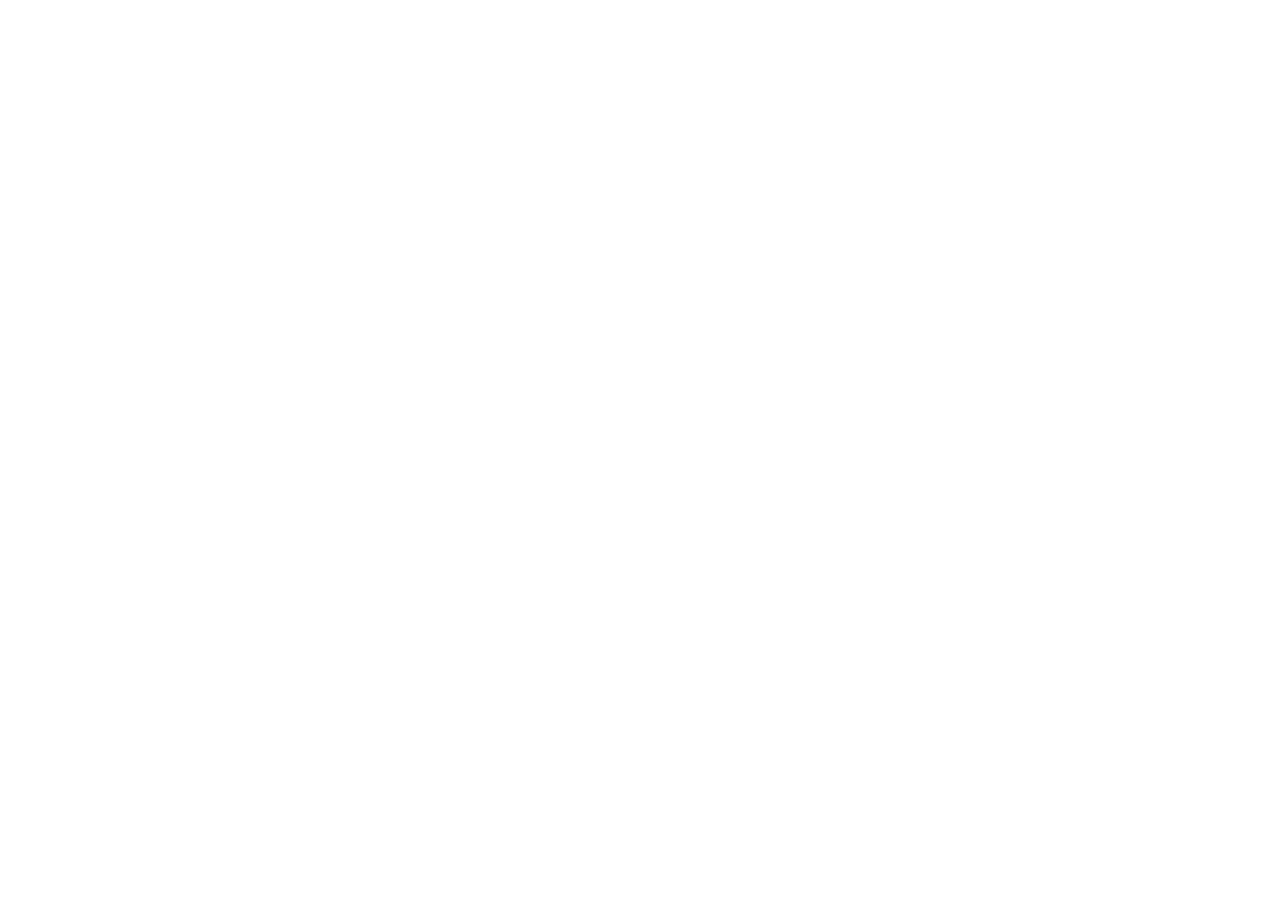
==== proyecto/index.html @ 65913c67 "proyecto" ====
<!DOCTYPE html>
<html lang="en">
<head>
    <meta charset="UTF-8">
    <meta http-equiv="X-UA-Compatible" content="IE=edge">
    <meta name="viewport" content="width=device-width, initial-scale=1.0">
    <title>Document</title>
    <link rel="stylesheet" href="./style.css">
</head>
<body>
    
</body>
</html>
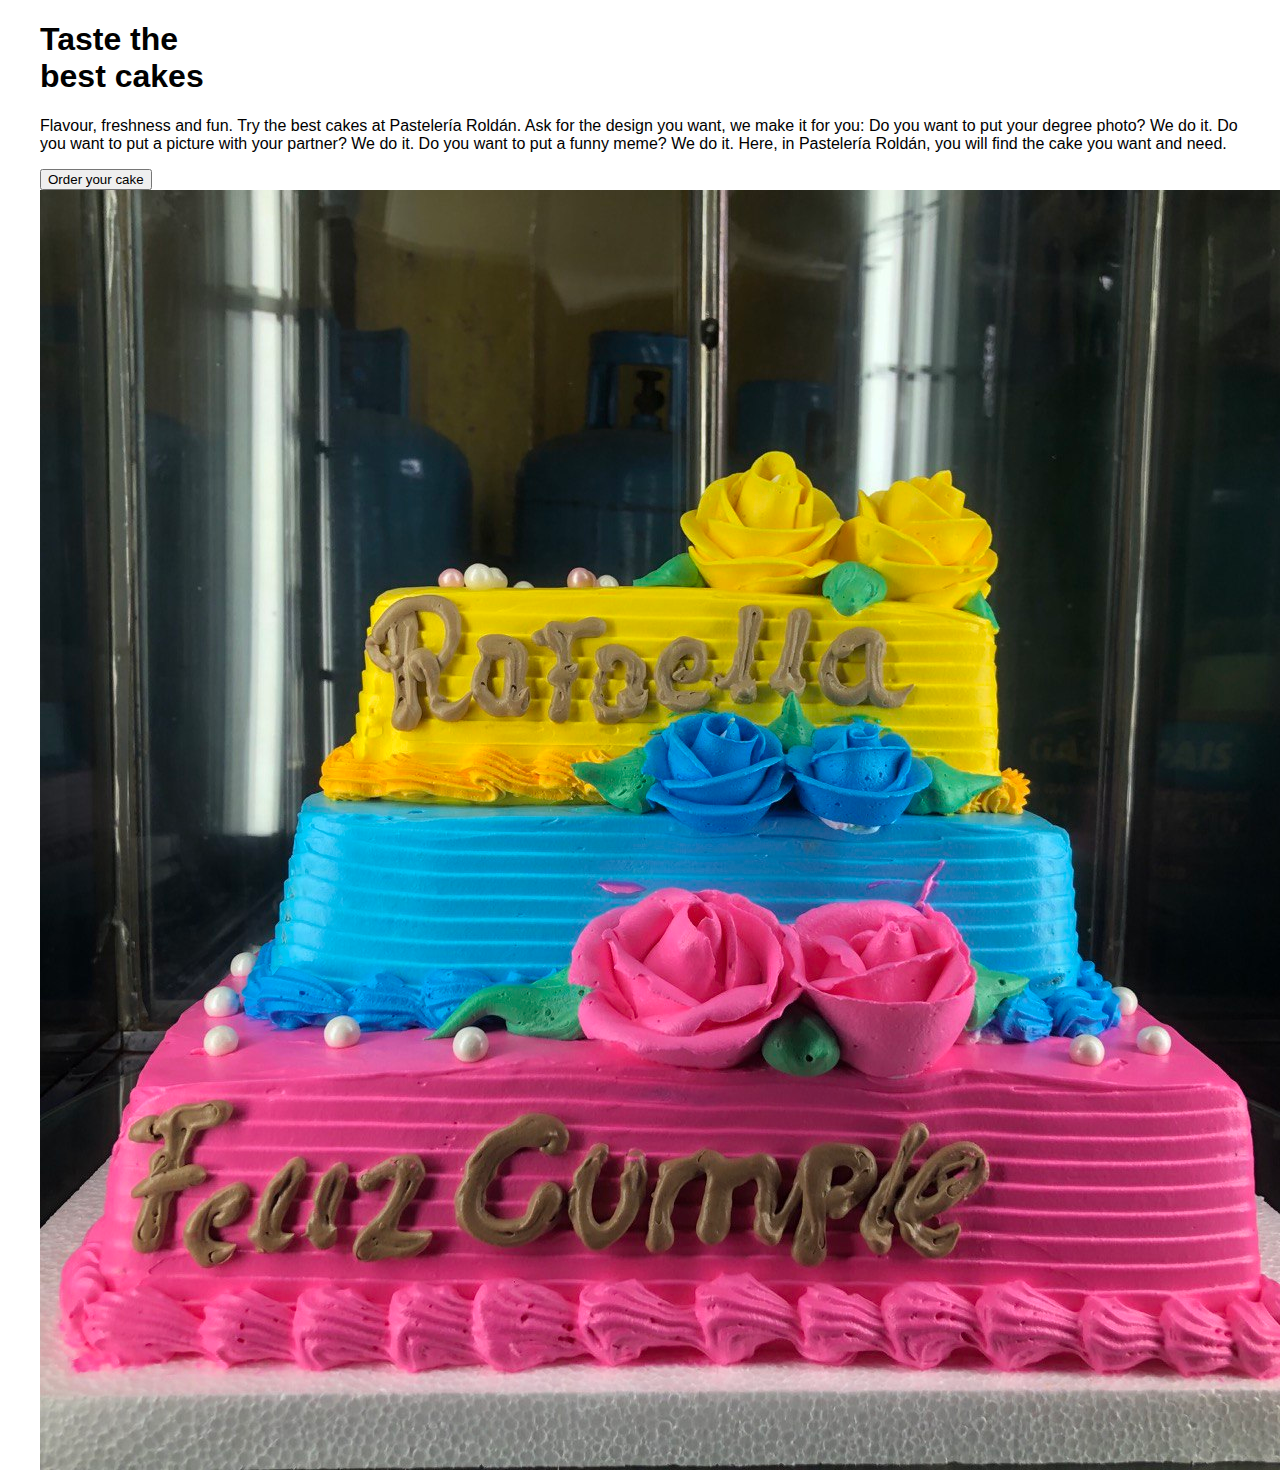
==== commit 21e96910: "texto plano" ====
--- a/proyecto/index.html
+++ b/proyecto/index.html
@@ -8,6 +8,15 @@
     <link rel="stylesheet" href="./style.css">
 </head>
 <body>
-    
+    <main>
+        <section class="hero">
+            <div>
+                <h1>Taste the <br> best cakes </h1>
+                <p>Flavour, freshness and fun. Try the best cakes at Pastelería Roldán. Ask for the design you want, we make it for you: Do you want to put your degree photo? We do it. Do you want to put a picture with your partner? We do it. Do you want to put a funny meme? We do it. Here, in Pastelería Roldán, you will find the cake you want and need. </p>
+                <button>Order your cake </button>
+            </div>
+            <img src="./img/ponque_principal.jpg" alt="Ponque de 15 años">
+        </section>
+    </main>
 </body>
 </html>--- a/proyecto/style.css
+++ b/proyecto/style.css
@@ -0,0 +1,7 @@
+* {
+    font-family: 'roboto', sans-serif;
+}
+main {
+    max-width: 1200px;
+    margin: 0 auto;
+}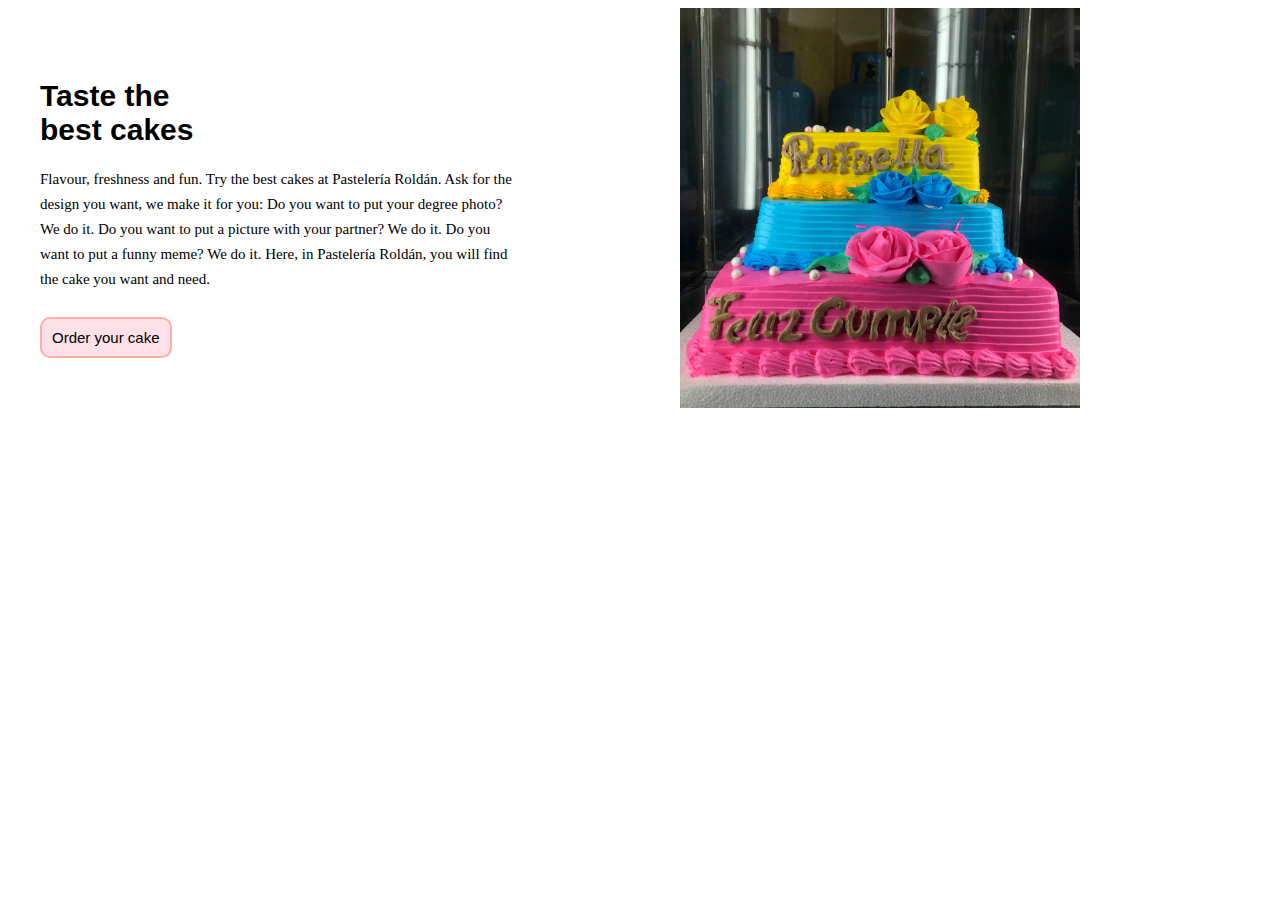
==== commit d67d100f: "primera sección terminada" ====
--- a/proyecto/index.html
+++ b/proyecto/index.html
@@ -10,12 +10,12 @@
 <body>
     <main>
         <section class="hero">
-            <div>
+            <div class="info">
                 <h1>Taste the <br> best cakes </h1>
                 <p>Flavour, freshness and fun. Try the best cakes at Pastelería Roldán. Ask for the design you want, we make it for you: Do you want to put your degree photo? We do it. Do you want to put a picture with your partner? We do it. Do you want to put a funny meme? We do it. Here, in Pastelería Roldán, you will find the cake you want and need. </p>
-                <button>Order your cake </button>
+                <button>Order your cake</button>
             </div>
-            <img src="./img/ponque_principal.jpg" alt="Ponque de 15 años">
+            <img class="hero-image" src="./img/ponque_principal.jpg" alt="Ponque de 15 años">
         </section>
     </main>
 </body>
--- a/proyecto/style.css
+++ b/proyecto/style.css
@@ -4,4 +4,34 @@
 main {
     max-width: 1200px;
     margin: 0 auto;
+}
+
+.hero {
+    display: grid;
+    grid-template-columns: 2fr 3fr;
+    grid-auto-rows: 400px;
+}
+.hero-image {
+    width: 100%;
+    height: 100%;
+    object-fit: contain;
+}
+.info {
+    align-self: center;
+}
+.info h1 {
+    font-size: 30px;
+}
+.info button {
+    border-radius: 10px;
+    padding: 10px;
+    border: 2px solid #FFAEA5;
+    background-color: #FEE1E8;
+    font-size: 15px;
+    margin-top: 10px;
+}
+.info p {
+    font-family: 'Times New Roman', Times, serif;
+    font-size: 15px;
+    line-height: 25px;
 }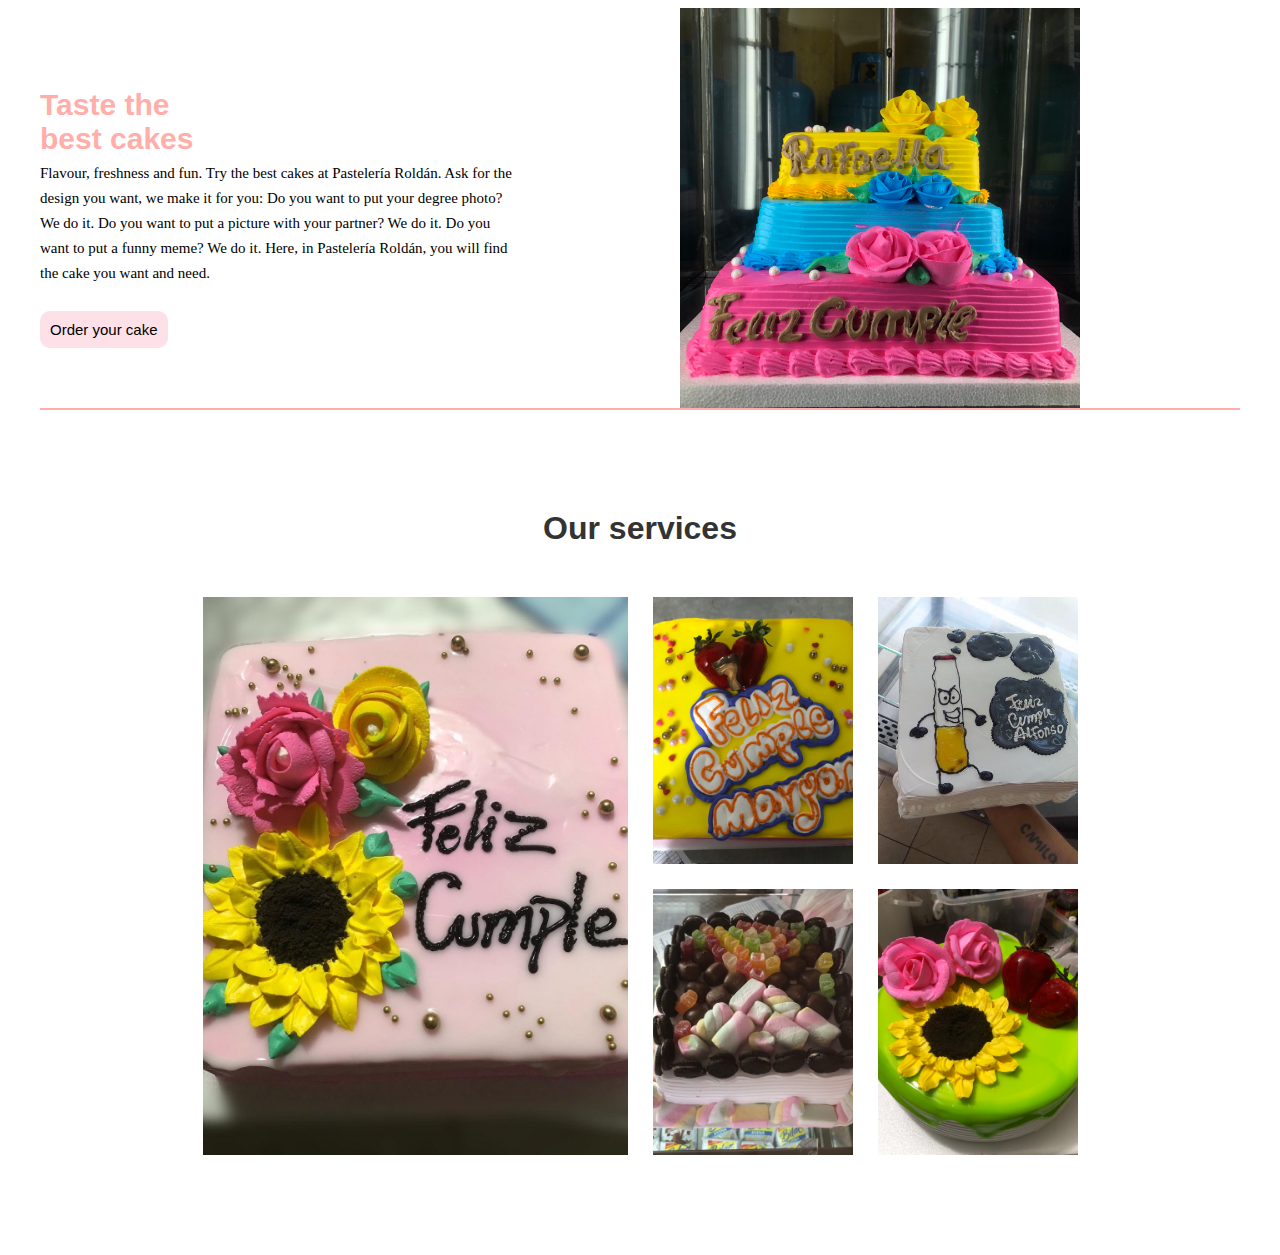
==== commit f83056f7: "grilla con area" ====
--- a/proyecto/index.html
+++ b/proyecto/index.html
@@ -17,6 +17,16 @@
             </div>
             <img class="hero-image" src="./img/ponque_principal.jpg" alt="Ponque de 15 años">
         </section>
+        <section class="dishes">
+            <h2 class="dishes-title">Our services</h2>
+            <div class="dishes-grid">
+                <img class="dishes-item dishes-item__big" src="./img/ponque_rosa.jpg" alt="Un ponque rosa con flores">
+                <img class="dishes-item" src="./img/ponque_amarillo.jpg" alt="Ponque amarillo">
+                <img class="dishes-item" src="./img/ponque_lapiz.jpg" alt="Ponque conun lapiz dibujado gracioso">
+                <img class="dishes-item" src="./img/ponque_masmelos.jpg" alt="Ponque masmelos">
+                <img class="dishes-item" src="./img/ponque_verde.jpg" alt="Ponque verde">
+            </div>
+        </section>
     </main>
 </body>
 </html>--- a/proyecto/style.css
+++ b/proyecto/style.css
@@ -5,11 +5,12 @@
     max-width: 1200px;
     margin: 0 auto;
 }
-
+/* primera sección*/ 
 .hero {
     display: grid;
     grid-template-columns: 2fr 3fr;
     grid-auto-rows: 400px;
+    border-bottom: 2px solid #FFAEA9;
 }
 .hero-image {
     width: 100%;
@@ -21,17 +22,47 @@
 }
 .info h1 {
     font-size: 30px;
+    font-weight: 800;
+    color: #FFAEA9;
 }
 .info button {
     border-radius: 10px;
     padding: 10px;
-    border: 2px solid #FFAEA5;
     background-color: #FEE1E8;
     font-size: 15px;
     margin-top: 10px;
+    border: none;
 }
 .info p {
     font-family: 'Times New Roman', Times, serif;
     font-size: 15px;
     line-height: 25px;
+    margin-top: -15px;
+}
+/* termina primera sección*/ 
+/* grilla con área */
+.dishes {
+    margin: 100px 0;
+}
+.dishes-title {
+    color: #333;
+    font-weight: bold;
+    text-align: center;
+    margin-bottom: 50px;
+    font-size: 2rem;
+}
+.dishes-grid {
+    display: grid;
+    grid-template-columns: repeat(4, minmax(150px, 200px));
+    grid-auto-rows: 1fr;
+    gap: 25px;
+    justify-content: center;
+}
+.dishes-item {
+    width: 100%;
+    height: 100%;
+    object-fit: cover;
+}
+.dishes-item__big {
+    grid-area: 1 / 1 / 3 / 3;
 }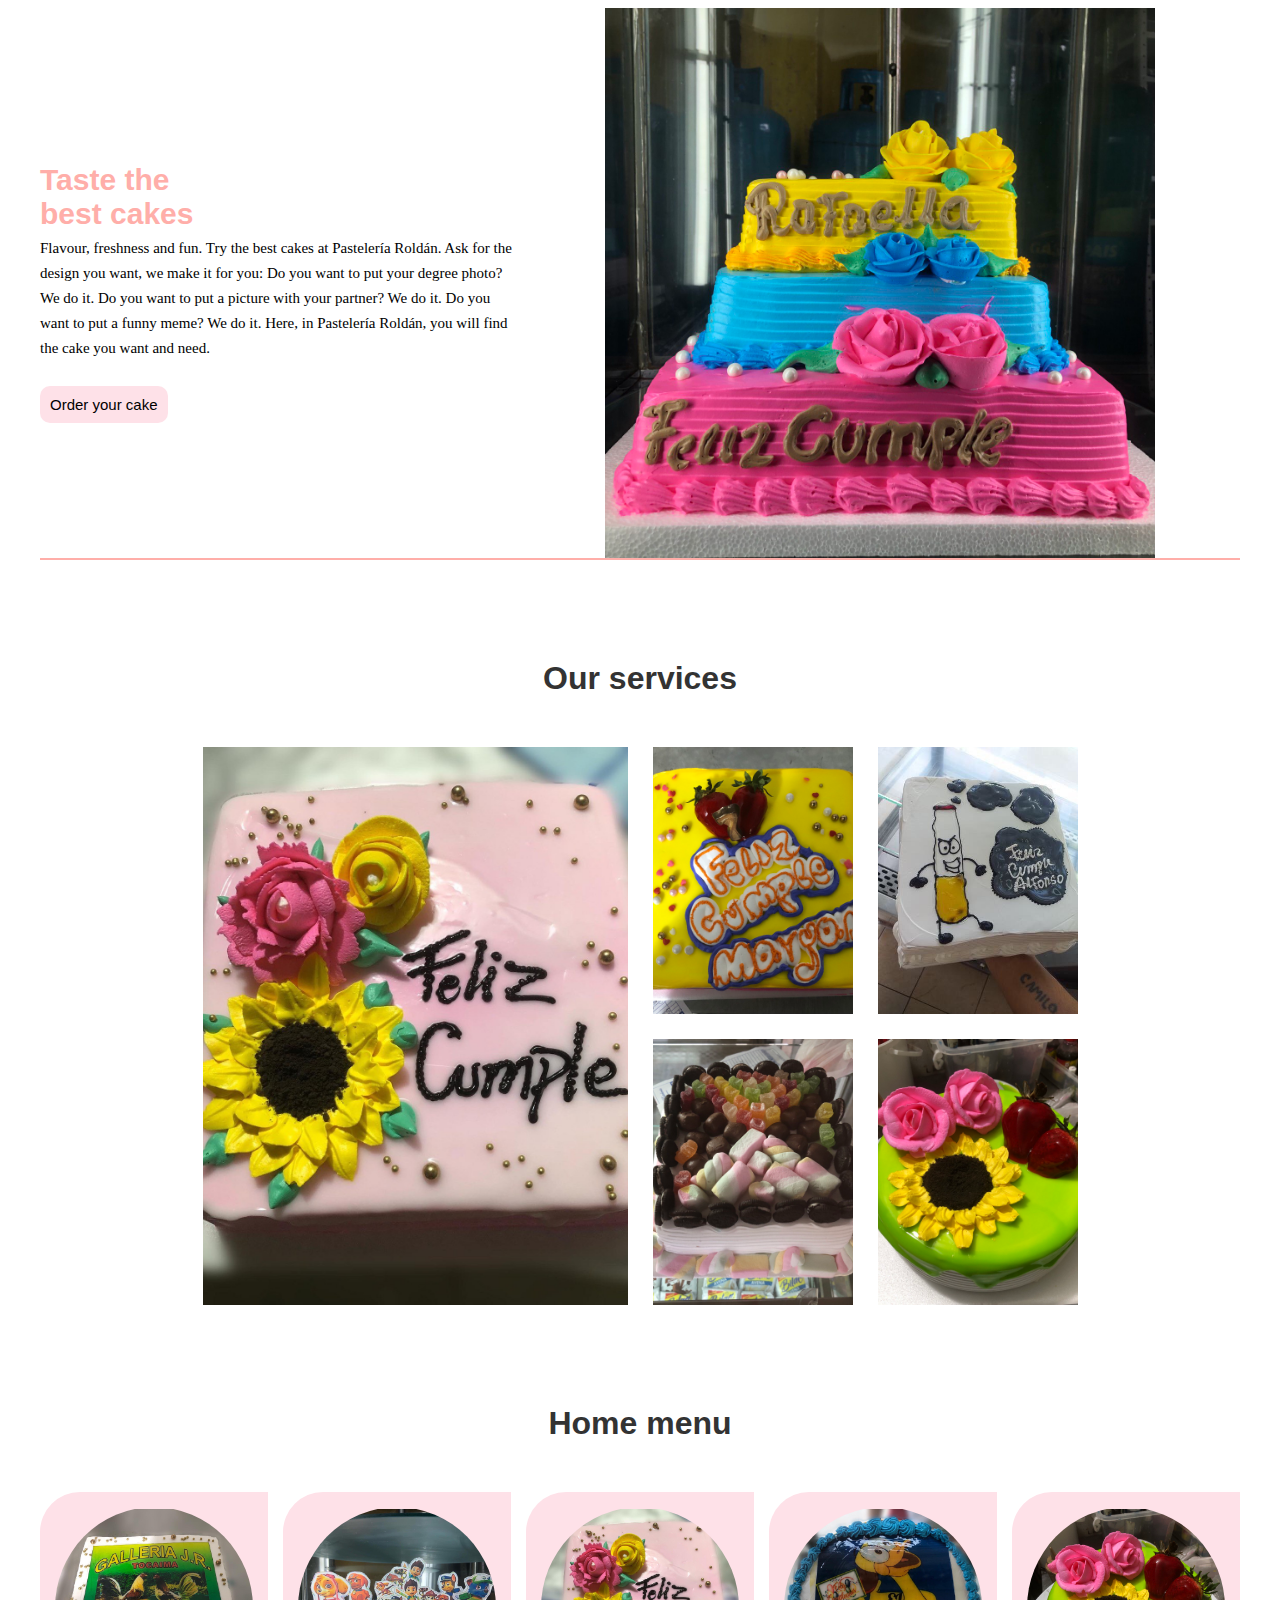
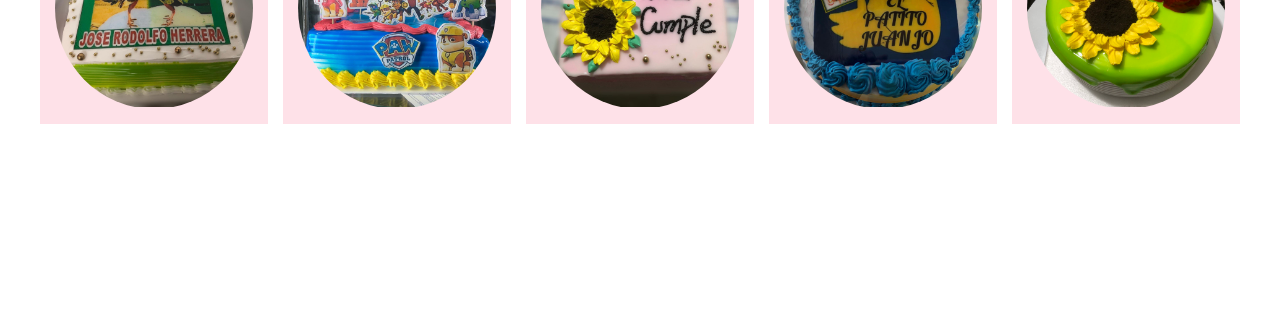
==== commit 8f862acf: "listado" ====
--- a/proyecto/index.html
+++ b/proyecto/index.html
@@ -27,6 +27,27 @@
                 <img class="dishes-item" src="./img/ponque_verde.jpg" alt="Ponque verde">
             </div>
         </section>
+
+        <section class="menu">
+            <h2 class="menu-title">Home menu</h2>
+            <div class="menu-grid">
+                <div class="menu-grid-item"> 
+                    <img src="./img/ponque_gallos.jpg" alt="ponque del menu">
+                </div>
+                <div class="menu-grid-item"> 
+                    <img src="./img/ponque_perros.jpg" alt="ponque del menu">
+                </div>
+                <div class="menu-grid-item"> 
+                    <img src="./img/ponque_rosa.jpg" alt="ponque del menu">
+                </div>
+                <div class="menu-grid-item"> 
+                    <img src="./img/ponque_patos.jpg" alt="ponque del menu">
+                </div>
+                <div class="menu-grid-item"> 
+                    <img src="./img/ponque_verde.jpg" alt="ponque del menu">
+                </div>
+            </div>
+        </section>
     </main>
 </body>
 </html>--- a/proyecto/style.css
+++ b/proyecto/style.css
@@ -9,7 +9,7 @@
 .hero {
     display: grid;
     grid-template-columns: 2fr 3fr;
-    grid-auto-rows: 400px;
+    grid-auto-rows: 550px;
     border-bottom: 2px solid #FFAEA9;
 }
 .hero-image {
@@ -65,4 +65,32 @@
 }
 .dishes-item__big {
     grid-area: 1 / 1 / 3 / 3;
+}
+/* listado*/
+.menu {
+    margin-bottom: 200px;
+}
+.menu-title {
+    font-size: 2rem;
+    color: #333;
+    font-weight: bolder;
+    text-align: center;
+    margin-bottom: 50px;
+}
+.menu-grid {
+    display: grid;
+    gap: 15px;
+    justify-content: center;
+    grid-template-columns: repeat(5, minmax(100px, 250px));
+}
+.menu-grid-item {
+    background-color: #FEE1E8;
+    padding: 15px;
+    border-top-left-radius: 40px;
+}
+.menu-grid-item img {
+    width: 100%;
+    height: 100%;
+    object-fit: contain;
+    border-radius: 50%;
 }